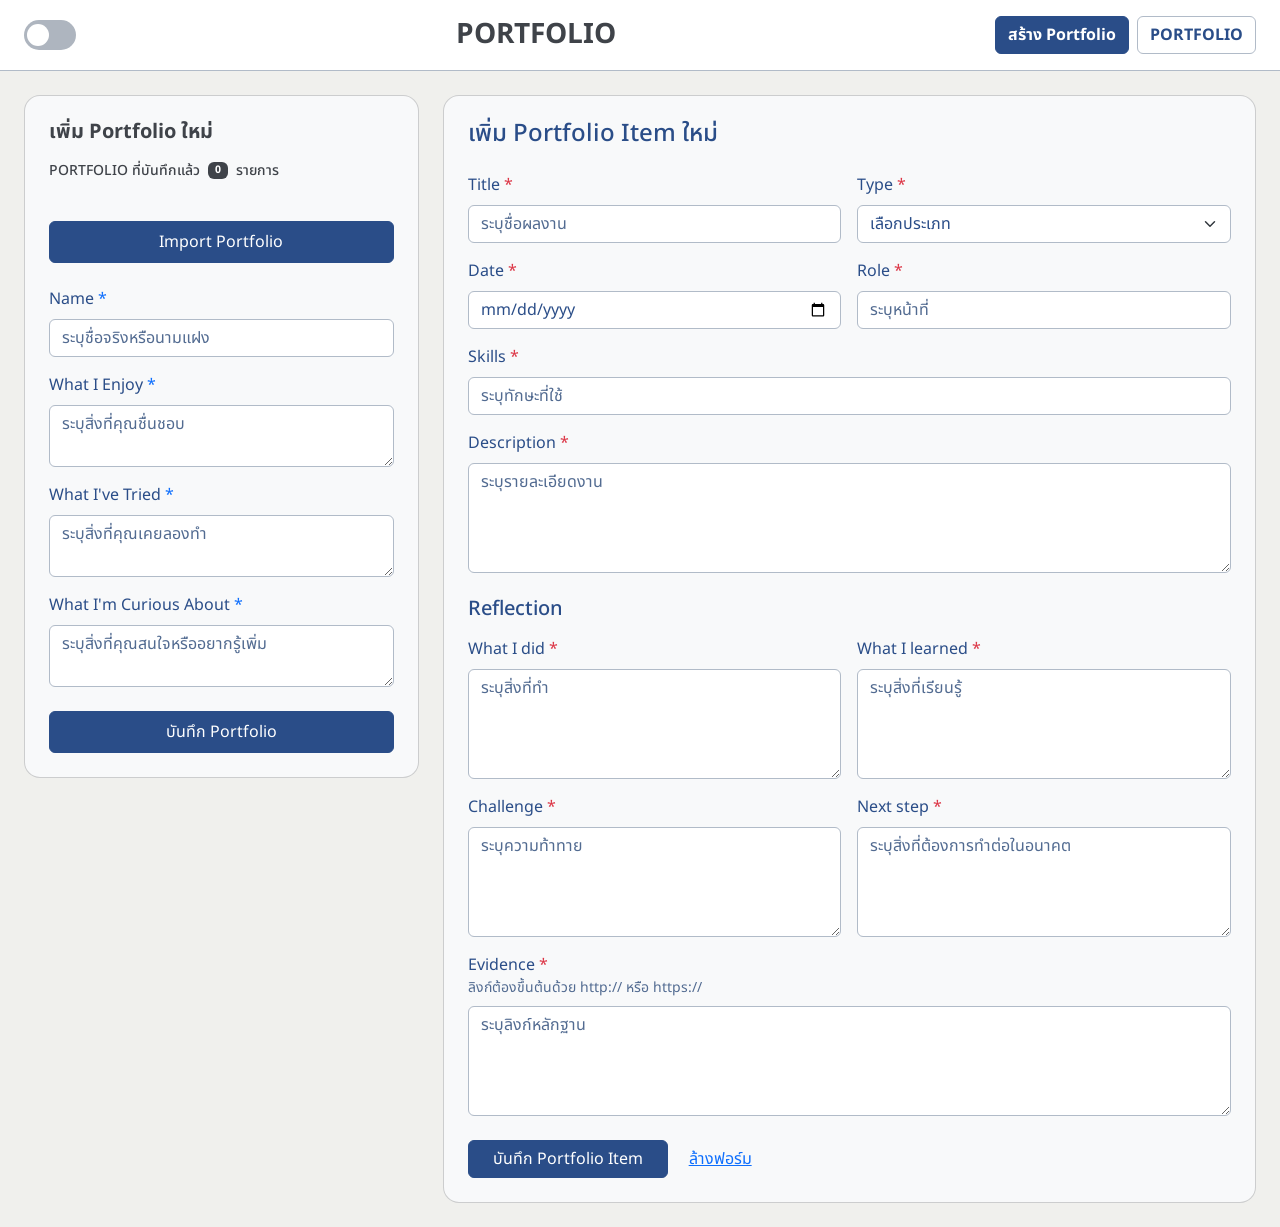
==== index.html @ b97cbab5 "เพิ่มปุ่ม Import" ====
<!DOCTYPE html>
<html lang="th">
<head>
    <meta charset="UTF-8">
    <meta name="viewport" content="width=device-width, initial-scale=1">
    <title>PowerUP-TeamProject</title>

    <link rel="preconnect" href="https://fonts.googleapis.com">
    <link rel="preconnect" href="https://fonts.gstatic.com" crossorigin>
    <link href="https://fonts.googleapis.com/css2?family=Noto+Sans+Thai:wght@400;500;700&display=swap" rel="stylesheet">
    <link href="https://cdn.jsdelivr.net/npm/bootstrap@5.3.3/dist/css/bootstrap.min.css" rel="stylesheet">
    <link rel="stylesheet" href="css/style.css">
</head>

<body>
    <header class="d-flex flex-wrap align-items-center justify-content-between gap-3 px-4 py-3 bg-white border-bottom">
    <button type="button" class="theme-toggle d-flex align-items-center" id="themeToggle" role="switch" aria-checked="false" aria-label="โหมดมืด" title="เปิดโหมดมืด">
        <span class="theme-toggle-thumb" aria-hidden="true"></span>
    </button>
    <h1 class="h3 fw-bold mb-0 text-dark">PORTFOLIO</h1>
    <nav class="d-flex gap-2" aria-label="หน้าหลัก">
        <button type="button" class="btn btn-outline-primary fw-bold page-tab active" data-page="createPage" aria-pressed="true">สร้าง Portfolio</button>
        <button type="button" class="btn btn-outline-primary fw-bold page-tab" data-page="portfolioPage" aria-pressed="false">PORTFOLIO</button>
    </nav>
</header>

    <div class="container-fluid p-3 p-md-4">
        <div class="row g-4 align-items-start">

            <!-- หน้า: สร้าง Portfolio -->
            <aside class="col-lg-4 create-panel" id="createPage">
                <div class="card bg-light rounded-4 p-4">
                    <h2 class="h5 fw-bold text-dark mb-3">เพิ่ม Portfolio ใหม่</h2>

                    <p class="d-flex align-items-center gap-2 small fw-medium text-dark mb-3">
                        PORTFOLIO ที่บันทึกแล้ว
                        <span class="badge bg-dark" id="countBadge">0</span>
                        รายการ
                    </p>
                    <ul class="portfolio-list list-unstyled mb-4" id="createPortfolioList" aria-label="รายการ Portfolio ที่บันทึกแล้ว"></ul>
                            <button type="button" class="btn btn-primary w-100 py-2 mb-4" id="importBtn"
                            data-bs-toggle="modal" data-bs-target="#importModal">Import Portfolio</button>

                    <form id="portfolioForm" novalidate>
                        <div class="field mb-3">
                            <label for="displayName" class="form-label">Name <span class="text-primary">*</span></label>
                            <div class="control">
                                <input type="text" id="displayName" class="form-control" placeholder="ระบุชื่อจริงหรือนามแฝง" required>
                            </div>
                            <div class="error-msg invalid-feedback">โปรดระบุชื่อที่ต้องการแสดง</div>
                        </div>

                        <div class="field mb-3">
                            <label for="enjoy" class="form-label">What I Enjoy <span class="text-primary">*</span></label>
                            <div class="control">
                                <textarea id="enjoy" class="form-control" rows="2" required placeholder="ระบุสิ่งที่คุณชื่นชอบ"></textarea>
                            </div>
                            <div class="error-msg invalid-feedback">โปรดระบุสิ่งที่คุณชอบทำ</div>
                        </div>

                        <div class="field mb-3">
                            <label for="tried" class="form-label">What I've Tried <span class="text-primary">*</span></label>
                            <div class="control">
                                <textarea id="tried" class="form-control" rows="2" required placeholder="ระบุสิ่งที่คุณเคยลองทำ"></textarea>
                            </div>
                            <div class="error-msg invalid-feedback">โปรดระบุสิ่งที่คุณเคยลองทำ</div>
                        </div>

                        <div class="field mb-3">
                            <label for="curious" class="form-label">What I'm Curious About <span class="text-primary">*</span></label>
                            <div class="control">
                                <textarea id="curious" class="form-control" rows="2" required placeholder="ระบุสิ่งที่คุณสนใจหรืออยากรู้เพิ่ม"></textarea>
                            </div>
                            <div class="error-msg invalid-feedback">โปรดระบุสิ่งที่คุณสนใจหรืออยากรู้เพิ่ม</div>
                        </div>

                        <button type="submit" class="btn btn-primary w-100 mt-2 py-2">บันทึก Portfolio</button>
                    </form>
                </div>
            </aside>

            <div class="col-lg-8 create-content">
                <section class="card bg-light rounded-4 p-4">
                    <h2 class="h4 mb-4">เพิ่ม Portfolio Item ใหม่</h2>

                    <form id="item-form">
                        <div class="row g-3">
                            <div class="col-md-6">
                                <label for="title" class="form-label">Title <span class="text-danger">*</span></label>
                                <input type="text" id="title" name="title" class="form-control" required placeholder="ระบุชื่อผลงาน">
                            </div>

                            <div class="col-md-6">
                                <label for="type" class="form-label">Type <span class="text-danger">*</span></label>
                                <select id="type" name="type" class="form-select" required>
                                    <option value="">เลือกประเภท</option>
                                    <option value="Course Assignment">Course Assignment</option>
                                    <option value="Personal Project">Personal Project</option>
                                    <option value="Activity">Activity</option>
                                    <option value="Workshop">Workshop</option>
                                    <option value="Volunteer">Volunteer</option>
                                    <option value="Other">Other</option>
                                </select>
                            </div>

                            <div class="col-12" id="otherTypeField" hidden>
                                <label for="otherType" class="form-label">ระบุประเภทอื่น ๆ <span class="text-danger">*</span></label>
                                <input type="text" id="otherType" name="otherType" class="form-control" placeholder="พิมพ์รายละเอียดประเภทผลงาน">
                            </div>

                            <div class="col-md-6">
                                <label for="date" class="form-label">Date <span class="text-danger">*</span></label>
                                <input type="date" id="date" name="date" class="form-control" required>
                            </div>

                            <div class="col-md-6">
                                <label for="role" class="form-label">Role <span class="text-danger">*</span></label>
                                <input type="text" id="role" name="role" class="form-control" required placeholder="ระบุหน้าที่">
                            </div>

                            <div class="col-12">
                                <label for="skills" class="form-label">Skills <span class="text-danger">*</span></label>
                                <input type="text" id="skills" name="skills" class="form-control" placeholder="ระบุทักษะที่ใช้" required>
                            </div>

                            <div class="col-12">
                                <label for="description" class="form-label">Description <span class="text-danger">*</span></label>
                                <textarea id="description" name="description" class="form-control" rows="4" required placeholder="ระบุรายละเอียดงาน"></textarea>
                            </div>
                        </div>

                        <h3 class="h5 mt-4 mb-3">Reflection</h3>

                        <div class="row g-3">
                            <div class="col-md-6">
                                <label for="whatIDid" class="form-label">What I did <span class="text-danger">*</span></label>
                                <textarea id="whatIDid" name="whatIDid" class="form-control" rows="4" required placeholder="ระบุสิ่งที่ทำ"></textarea>
                            </div>

                            <div class="col-md-6">
                                <label for="whatILearned" class="form-label">What I learned <span class="text-danger">*</span></label>
                                <textarea id="whatILearned" name="whatILearned" class="form-control" rows="4" required placeholder="ระบุสิ่งที่เรียนรู้"></textarea>
                            </div>

                            <div class="col-md-6">
                                <label for="challenge" class="form-label">Challenge <span class="text-danger">*</span></label>
                                <textarea id="challenge" name="challenge" class="form-control" rows="4" required placeholder="ระบุความท้าทาย"></textarea>
                            </div>

                            <div class="col-md-6">
                                <label for="nextStep" class="form-label">Next step <span class="text-danger">*</span></label>
                                <textarea id="nextStep" name="nextStep" class="form-control" rows="4" required placeholder="ระบุสิ่งที่ต้องการทำต่อในอนาคต"></textarea>
                            </div>

                            <div class="col-12">
                                <label for="evidence" class="form-label mb-0">Evidence <span class="text-danger">*</span></label>
                                <div class="form-text mt-0 mb-2">ลิงก์ต้องขึ้นต้นด้วย http:// หรือ https://</div>
                                <textarea id="evidence" name="evidence" class="form-control" rows="4" placeholder="ระบุลิงก์หลักฐาน" required></textarea>
                            </div>
                        </div>

                        <div class="d-flex flex-column flex-sm-row gap-2 mt-4">
                            <button type="submit" class="btn btn-primary px-4">บันทึก Portfolio Item</button>
                            <button type="reset" class="btn btn-link reset-button">ล้างฟอร์ม</button>
                        </div>
                    </form>
                </section>
            </div>

            <!-- หน้า: ดู Portfolio -->
            <aside class="col-lg-4 portfolio-panel" id="portfolioPage" hidden>
                <div class="card bg-light rounded-4 p-4">
                    <h2 class="h5 fw-bold text-dark d-flex align-items-center gap-2 mb-3">
                        PORTFOLIO ที่บันทึกแล้ว
                        <span class="badge bg-dark" id="portfolioCountBadge">0</span>
                        รายการ
                    </h2>
                    <ul class="portfolio-list list-unstyled mb-0" id="portfolioList"></ul>
                </div>
            </aside>

            <div class="col-lg-8 portfolio-content" hidden>
                <main class="card bg-white rounded-4 p-4 mb-4" aria-live="polite">
                    <p class="text-body-secondary py-4 mb-0" id="emptyState" hidden>ยังไม่มี Portfolio</p>

                    <div id="detailContent" hidden>
                        <div class="d-flex flex-column flex-md-row justify-content-between align-items-start gap-3 mb-3">
                            <h1 class="fs-2 fw-normal text-break mb-0" id="detailTitle"></h1>
                            <button type="button" class="btn btn-sm btn-outline-danger flex-shrink-0" id="deleteBtn">ลบ Portfolio</button>
                        </div>

                        <section class="mt-3">
                            <h3 class="small fw-bold text-uppercase text-dark mb-0">What I Enjoy</h3>
                            <p class="text-break mb-0" id="detailEnjoy"></p>
                        </section>

                        <section class="mt-3">
                            <h3 class="small fw-bold text-uppercase text-dark mb-0">What I've Tried</h3>
                            <p class="text-break mb-0" id="detailTried"></p>
                        </section>

                        <section class="mt-3">
                            <h3 class="small fw-bold text-uppercase text-dark mb-0">What I'm Curious About</h3>
                            <p class="text-break mb-0" id="detailCurious"></p>
                        </section>
                    </div>
                </main>

                <section class="card bg-white rounded-3 p-4">
                    <h2 class="h4 text-dark mb-4">
                        PORTFOLIO ITEMS
                        <span class="badge bg-dark" id="itemCount">0</span>
                    </h2>
                    <div class="items-container" id="itemsContainer"></div>
                </section>
            </div>
        </div>
    </div>

    <script src="https://cdn.jsdelivr.net/npm/bootstrap@5.3.3/dist/js/bootstrap.bundle.min.js"></script>
    <script src="script.js"></script>
</body>
</html>
---- css/style.css ----
/* ปรับสีและฟอนต์ของ Bootstrap */
:root {
  --bs-body-font-family: "Noto Sans Thai", "Segoe UI", system-ui, sans-serif;
  --bs-body-color: #2a4d88;
  --bs-secondary-color: #526b91;
  --bs-border-color: #b1bbc8;
  --bs-dark-rgb: 63, 67, 73;
  --accent: #2a4d88;
  --page-bg: #f0f0ed;
}

body {
  background: var(--page-bg);
}

/* ให้ hidden ชนะคลาส d-* ของ Bootstrap เสมอ */
[hidden] {
  display: none !important;
}

body[data-theme="dark"] {
  --page-bg: #101a33;
}

.btn-primary {
  --bs-btn-bg: var(--accent);
  --bs-btn-border-color: var(--accent);
  --bs-btn-hover-bg: #203d6d;
  --bs-btn-hover-border-color: #203d6d;
  --bs-btn-active-bg: #203d6d;
}

.btn-outline-primary {
  --bs-btn-color: var(--accent);
  --bs-btn-bg: #fff;
  --bs-btn-border-color: var(--bs-border-color);
  --bs-btn-hover-bg: var(--accent);
  --bs-btn-hover-border-color: var(--accent);
  --bs-btn-active-bg: var(--accent);
  --bs-btn-active-border-color: var(--accent);
}

/* ปุ่มสลับโหมดมืด */
.theme-toggle {
  display: flex !important;
  align-items: center;
  flex: 0 0 52px;
  width: 52px;
  height: 30px;
  padding: 3px;
  cursor: pointer;
  background: #aeb5bf;
  border: 0;
  border-radius: 999px;
  transition: background-color 0.2s;
}

.theme-toggle:focus-visible {
  outline: 3px solid rgba(42, 77, 136, 0.4);
  outline-offset: 2px;
}

body[data-theme="dark"] .theme-toggle {
  background: var(--page-bg);
}

.theme-toggle-thumb {
  display: block;
  flex: 0 0 22px;
  width: 22px;
  height: 22px;
  background: #fff;
  border-radius: 50%;
  transition: transform 0.2s;
}

.theme-toggle[aria-checked="true"] .theme-toggle-thumb {
  transform: translateX(22px);
}

/* รายการ Portfolio (สร้างจาก script.js) */
.portfolio-list li + li {
  border-top: 1px solid var(--bs-border-color);
}

.list-empty {
  padding: 12px 0;
  color: var(--bs-secondary-color);
}

.portfolio-item {
  display: block;
  width: 100%;
  padding: 11px 18px;
  color: inherit;
  text-align: left;
  background: none;
  border: 0;
  border-left: 4px solid transparent;
}

.portfolio-item:hover {
  background: #e8ebef;
}

.portfolio-item.active {
  background: #dce4ef;
  border-left-color: var(--accent);
}

.portfolio-item .name {
  display: block;
  font-size: 17px;
  font-weight: 700;
}

.portfolio-item .count {
  display: block;
  font-size: 14px;
  color: var(--bs-secondary-color);
}

/* การแจ้งเตือนฟอร์ม (script.js เพิ่มคลาส .invalid) */
.error-msg {
  display: none !important;
}

.field.invalid .error-msg {
  display: block !important;
}

.field.invalid .form-control {
  border-color: var(--bs-danger);
}

/* การ์ด Portfolio Item (สร้างจาก script.js) */
#itemsContainer {
  display: grid;
  gap: 1.5rem;
}

@media (min-width: 768px) {
  #itemsContainer {
    grid-template-columns: repeat(2, minmax(0, 1fr));
  }
}

.portfolio-item-card {
  padding: 24px;
  background: #fff;
  border: 1px solid var(--bs-border-color);
  border-radius: 12px;
  overflow-wrap: anywhere;
}

.portfolio-item-card .item-title {
  font-size: 24px;
  font-weight: 500;
}

.portfolio-item-card .item-meta,
.item-reflection h4 {
  color: var(--bs-secondary-color);
  font-size: 16px;
}

.item-skills {
  display: flex;
  flex-wrap: wrap;
  gap: 6px;
  margin: 12px 0 20px;
}

.item-skills span {
  padding: 4px 14px;
  font-size: 14px;
  background: #e5e9ef;
  border-radius: 20px;
}

.delete-item-btn {
  margin-top: 16px;
  padding: 8px 14px;
  color: #dc2626;
  background: #fff;
  border: 1px solid #dc2626;
  border-radius: 6px;
}

.delete-item-btn:hover {
  background: #fef2f2;
}
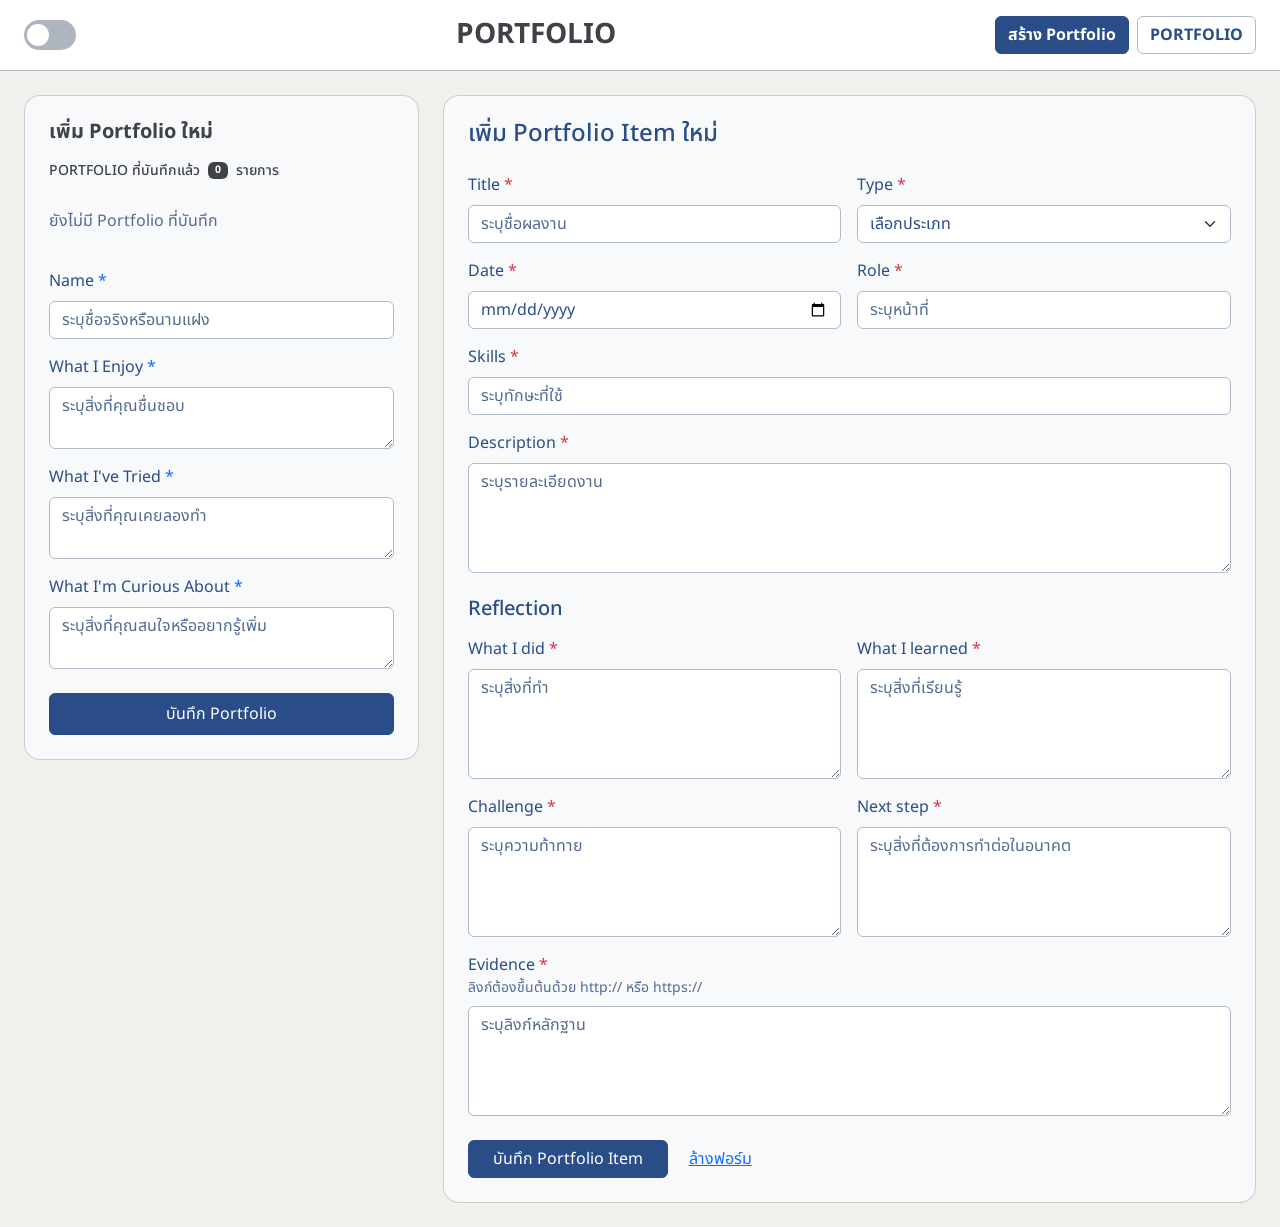
==== commit 11b8dd53: "Add full-page dark mode and red border on empty" ====
--- a/index.html
+++ b/index.html
@@ -13,33 +13,31 @@
 </head>
 
 <body>
-    <header class="d-flex flex-wrap align-items-center justify-content-between gap-3 px-4 py-3 bg-white border-bottom">
-    <button type="button" class="theme-toggle d-flex align-items-center" id="themeToggle" role="switch" aria-checked="false" aria-label="โหมดมืด" title="เปิดโหมดมืด">
-        <span class="theme-toggle-thumb" aria-hidden="true"></span>
-    </button>
-    <h1 class="h3 fw-bold mb-0 text-dark">PORTFOLIO</h1>
-    <nav class="d-flex gap-2" aria-label="หน้าหลัก">
-        <button type="button" class="btn btn-outline-primary fw-bold page-tab active" data-page="createPage" aria-pressed="true">สร้าง Portfolio</button>
-        <button type="button" class="btn btn-outline-primary fw-bold page-tab" data-page="portfolioPage" aria-pressed="false">PORTFOLIO</button>
-    </nav>
-</header>
+    <header class="d-flex flex-wrap align-items-center justify-content-between gap-3 px-4 py-3 bg-body border-bottom">
+        <button type="button" class="theme-toggle d-flex align-items-center" id="themeToggle" role="switch" aria-checked="false" aria-label="โหมดมืด" title="เปิดโหมดมืด">
+            <span class="theme-toggle-thumb" aria-hidden="true"></span>
+        </button>
+        <h1 class="h3 fw-bold mb-0 text-body-emphasis">PORTFOLIO</h1>
+        <nav class="d-flex gap-2" aria-label="หน้าหลัก">
+            <button type="button" class="btn btn-outline-primary fw-bold page-tab active" data-page="createPage" aria-pressed="true">สร้าง Portfolio</button>
+            <button type="button" class="btn btn-outline-primary fw-bold page-tab" data-page="portfolioPage" aria-pressed="false">PORTFOLIO</button>
+        </nav>
+    </header>
 
     <div class="container-fluid p-3 p-md-4">
         <div class="row g-4 align-items-start">
 
             <!-- หน้า: สร้าง Portfolio -->
             <aside class="col-lg-4 create-panel" id="createPage">
-                <div class="card bg-light rounded-4 p-4">
-                    <h2 class="h5 fw-bold text-dark mb-3">เพิ่ม Portfolio ใหม่</h2>
-
-                    <p class="d-flex align-items-center gap-2 small fw-medium text-dark mb-3">
+                <div class="card bg-body-tertiary rounded-4 p-4">
+                    <h2 class="h5 fw-bold text-body-emphasis mb-3">เพิ่ม Portfolio ใหม่</h2>
+
+                    <p class="d-flex align-items-center gap-2 small fw-medium text-body-emphasis mb-3">
                         PORTFOLIO ที่บันทึกแล้ว
                         <span class="badge bg-dark" id="countBadge">0</span>
                         รายการ
                     </p>
                     <ul class="portfolio-list list-unstyled mb-4" id="createPortfolioList" aria-label="รายการ Portfolio ที่บันทึกแล้ว"></ul>
-                            <button type="button" class="btn btn-primary w-100 py-2 mb-4" id="importBtn"
-                            data-bs-toggle="modal" data-bs-target="#importModal">Import Portfolio</button>
 
                     <form id="portfolioForm" novalidate>
                         <div class="field mb-3">
@@ -80,14 +78,15 @@
             </aside>
 
             <div class="col-lg-8 create-content">
-                <section class="card bg-light rounded-4 p-4">
+                <section class="card bg-body-tertiary rounded-4 p-4">
                     <h2 class="h4 mb-4">เพิ่ม Portfolio Item ใหม่</h2>
 
-                    <form id="item-form">
+                    <form id="item-form" novalidate>
                         <div class="row g-3">
                             <div class="col-md-6">
                                 <label for="title" class="form-label">Title <span class="text-danger">*</span></label>
                                 <input type="text" id="title" name="title" class="form-control" required placeholder="ระบุชื่อผลงาน">
+                                <div class="invalid-feedback">โปรดระบุชื่อผลงาน</div>
                             </div>
 
                             <div class="col-md-6">
@@ -101,31 +100,37 @@
                                     <option value="Volunteer">Volunteer</option>
                                     <option value="Other">Other</option>
                                 </select>
+                                <div class="invalid-feedback">โปรดเลือกประเภท</div>
                             </div>
 
                             <div class="col-12" id="otherTypeField" hidden>
                                 <label for="otherType" class="form-label">ระบุประเภทอื่น ๆ <span class="text-danger">*</span></label>
                                 <input type="text" id="otherType" name="otherType" class="form-control" placeholder="พิมพ์รายละเอียดประเภทผลงาน">
+                                <div class="invalid-feedback">โปรดระบุประเภทผลงาน</div>
                             </div>
 
                             <div class="col-md-6">
                                 <label for="date" class="form-label">Date <span class="text-danger">*</span></label>
                                 <input type="date" id="date" name="date" class="form-control" required>
+                                <div class="invalid-feedback">โปรดเลือกวันที่ (ต้องไม่เป็นวันในอนาคต)</div>
                             </div>
 
                             <div class="col-md-6">
                                 <label for="role" class="form-label">Role <span class="text-danger">*</span></label>
                                 <input type="text" id="role" name="role" class="form-control" required placeholder="ระบุหน้าที่">
+                                <div class="invalid-feedback">โปรดระบุหน้าที่</div>
                             </div>
 
                             <div class="col-12">
                                 <label for="skills" class="form-label">Skills <span class="text-danger">*</span></label>
                                 <input type="text" id="skills" name="skills" class="form-control" placeholder="ระบุทักษะที่ใช้" required>
+                                <div class="invalid-feedback">โปรดระบุทักษะที่ใช้</div>
                             </div>
 
                             <div class="col-12">
                                 <label for="description" class="form-label">Description <span class="text-danger">*</span></label>
                                 <textarea id="description" name="description" class="form-control" rows="4" required placeholder="ระบุรายละเอียดงาน"></textarea>
+                                <div class="invalid-feedback">โปรดระบุรายละเอียดงาน</div>
                             </div>
                         </div>
 
@@ -135,27 +140,32 @@
                             <div class="col-md-6">
                                 <label for="whatIDid" class="form-label">What I did <span class="text-danger">*</span></label>
                                 <textarea id="whatIDid" name="whatIDid" class="form-control" rows="4" required placeholder="ระบุสิ่งที่ทำ"></textarea>
+                                <div class="invalid-feedback">โปรดระบุสิ่งที่ทำ</div>
                             </div>
 
                             <div class="col-md-6">
                                 <label for="whatILearned" class="form-label">What I learned <span class="text-danger">*</span></label>
                                 <textarea id="whatILearned" name="whatILearned" class="form-control" rows="4" required placeholder="ระบุสิ่งที่เรียนรู้"></textarea>
+                                <div class="invalid-feedback">โปรดระบุสิ่งที่เรียนรู้</div>
                             </div>
 
                             <div class="col-md-6">
                                 <label for="challenge" class="form-label">Challenge <span class="text-danger">*</span></label>
                                 <textarea id="challenge" name="challenge" class="form-control" rows="4" required placeholder="ระบุความท้าทาย"></textarea>
+                                <div class="invalid-feedback">โปรดระบุความท้าทาย</div>
                             </div>
 
                             <div class="col-md-6">
                                 <label for="nextStep" class="form-label">Next step <span class="text-danger">*</span></label>
                                 <textarea id="nextStep" name="nextStep" class="form-control" rows="4" required placeholder="ระบุสิ่งที่ต้องการทำต่อในอนาคต"></textarea>
+                                <div class="invalid-feedback">โปรดระบุสิ่งที่ต้องการทำต่อ</div>
                             </div>
 
                             <div class="col-12">
                                 <label for="evidence" class="form-label mb-0">Evidence <span class="text-danger">*</span></label>
                                 <div class="form-text mt-0 mb-2">ลิงก์ต้องขึ้นต้นด้วย http:// หรือ https://</div>
                                 <textarea id="evidence" name="evidence" class="form-control" rows="4" placeholder="ระบุลิงก์หลักฐาน" required></textarea>
+                                <div class="invalid-feedback">ต้องมีอย่างน้อย 1 ลิงก์ และทุกบรรทัดต้องขึ้นต้นด้วย http:// หรือ https://</div>
                             </div>
                         </div>
 
@@ -169,8 +179,8 @@
 
             <!-- หน้า: ดู Portfolio -->
             <aside class="col-lg-4 portfolio-panel" id="portfolioPage" hidden>
-                <div class="card bg-light rounded-4 p-4">
-                    <h2 class="h5 fw-bold text-dark d-flex align-items-center gap-2 mb-3">
+                <div class="card bg-body-tertiary rounded-4 p-4">
+                    <h2 class="h5 fw-bold text-body-emphasis d-flex align-items-center gap-2 mb-3">
                         PORTFOLIO ที่บันทึกแล้ว
                         <span class="badge bg-dark" id="portfolioCountBadge">0</span>
                         รายการ
@@ -180,7 +190,7 @@
             </aside>
 
             <div class="col-lg-8 portfolio-content" hidden>
-                <main class="card bg-white rounded-4 p-4 mb-4" aria-live="polite">
+                <main class="card bg-body rounded-4 p-4 mb-4" aria-live="polite">
                     <p class="text-body-secondary py-4 mb-0" id="emptyState" hidden>ยังไม่มี Portfolio</p>
 
                     <div id="detailContent" hidden>
@@ -190,24 +200,24 @@
                         </div>
 
                         <section class="mt-3">
-                            <h3 class="small fw-bold text-uppercase text-dark mb-0">What I Enjoy</h3>
+                            <h3 class="small fw-bold text-uppercase text-body-emphasis mb-0">What I Enjoy</h3>
                             <p class="text-break mb-0" id="detailEnjoy"></p>
                         </section>
 
                         <section class="mt-3">
-                            <h3 class="small fw-bold text-uppercase text-dark mb-0">What I've Tried</h3>
+                            <h3 class="small fw-bold text-uppercase text-body-emphasis mb-0">What I've Tried</h3>
                             <p class="text-break mb-0" id="detailTried"></p>
                         </section>
 
                         <section class="mt-3">
-                            <h3 class="small fw-bold text-uppercase text-dark mb-0">What I'm Curious About</h3>
+                            <h3 class="small fw-bold text-uppercase text-body-emphasis mb-0">What I'm Curious About</h3>
                             <p class="text-break mb-0" id="detailCurious"></p>
                         </section>
                     </div>
                 </main>
 
-                <section class="card bg-white rounded-3 p-4">
-                    <h2 class="h4 text-dark mb-4">
+                <section class="card bg-body rounded-3 p-4">
+                    <h2 class="h4 text-body-emphasis mb-4">
                         PORTFOLIO ITEMS
                         <span class="badge bg-dark" id="itemCount">0</span>
                     </h2>
--- a/css/style.css
+++ b/css/style.css
@@ -1,12 +1,35 @@
-/* ปรับสีและฟอนต์ของ Bootstrap */
+/* ปรับสีและฟอนต์ของ Bootstrap (โหมดสว่าง) */
 :root {
   --bs-body-font-family: "Noto Sans Thai", "Segoe UI", system-ui, sans-serif;
   --bs-body-color: #2a4d88;
   --bs-secondary-color: #526b91;
+  --bs-emphasis-color: #3f4349;
   --bs-border-color: #b1bbc8;
   --bs-dark-rgb: 63, 67, 73;
   --accent: #2a4d88;
+  --accent-text: #2a4d88;
   --page-bg: #f0f0ed;
+  --hover-bg: #e8ebef;
+  --active-bg: #dce4ef;
+  --tag-bg: #e5e9ef;
+}
+
+/* โหมดมืดทั้งหน้า (script.js ใส่ data-bs-theme="dark" ที่ <html>) */
+[data-bs-theme="dark"] {
+  --bs-body-color: #d3dcec;
+  --bs-secondary-color: #9aabc6;
+  --bs-emphasis-color: #f1f4fa;
+  --bs-border-color: #33415f;
+  --bs-body-bg: #17213d;
+  --bs-body-bg-rgb: 23, 33, 61;
+  --bs-tertiary-bg: #131c35;
+  --bs-tertiary-bg-rgb: 19, 28, 53;
+  --bs-dark-rgb: 74, 94, 130;
+  --accent-text: #8fb3ef;
+  --page-bg: #0d152b;
+  --hover-bg: #21304f;
+  --active-bg: #263a62;
+  --tag-bg: #26355a;
 }
 
 body {
@@ -16,10 +39,6 @@
 /* ให้ hidden ชนะคลาส d-* ของ Bootstrap เสมอ */
 [hidden] {
   display: none !important;
-}
-
-body[data-theme="dark"] {
-  --page-bg: #101a33;
 }
 
 .btn-primary {
@@ -31,8 +50,8 @@
 }
 
 .btn-outline-primary {
-  --bs-btn-color: var(--accent);
-  --bs-btn-bg: #fff;
+  --bs-btn-color: var(--accent-text);
+  --bs-btn-bg: var(--bs-body-bg);
   --bs-btn-border-color: var(--bs-border-color);
   --bs-btn-hover-bg: var(--accent);
   --bs-btn-hover-border-color: var(--accent);
@@ -60,8 +79,8 @@
   outline-offset: 2px;
 }
 
-body[data-theme="dark"] .theme-toggle {
-  background: var(--page-bg);
+[data-bs-theme="dark"] .theme-toggle {
+  background: var(--accent);
 }
 
 .theme-toggle-thumb {
@@ -100,11 +119,11 @@
 }
 
 .portfolio-item:hover {
-  background: #e8ebef;
+  background: var(--hover-bg);
 }
 
 .portfolio-item.active {
-  background: #dce4ef;
+  background: var(--active-bg);
   border-left-color: var(--accent);
 }
 
@@ -147,7 +166,7 @@
 
 .portfolio-item-card {
   padding: 24px;
-  background: #fff;
+  background: var(--bs-body-bg);
   border: 1px solid var(--bs-border-color);
   border-radius: 12px;
   overflow-wrap: anywhere;
@@ -174,7 +193,7 @@
 .item-skills span {
   padding: 4px 14px;
   font-size: 14px;
-  background: #e5e9ef;
+  background: var(--tag-bg);
   border-radius: 20px;
 }
 
@@ -182,11 +201,11 @@
   margin-top: 16px;
   padding: 8px 14px;
   color: #dc2626;
-  background: #fff;
+  background: transparent;
   border: 1px solid #dc2626;
   border-radius: 6px;
 }
 
 .delete-item-btn:hover {
-  background: #fef2f2;
+  background: rgba(220, 38, 38, 0.1);
 }
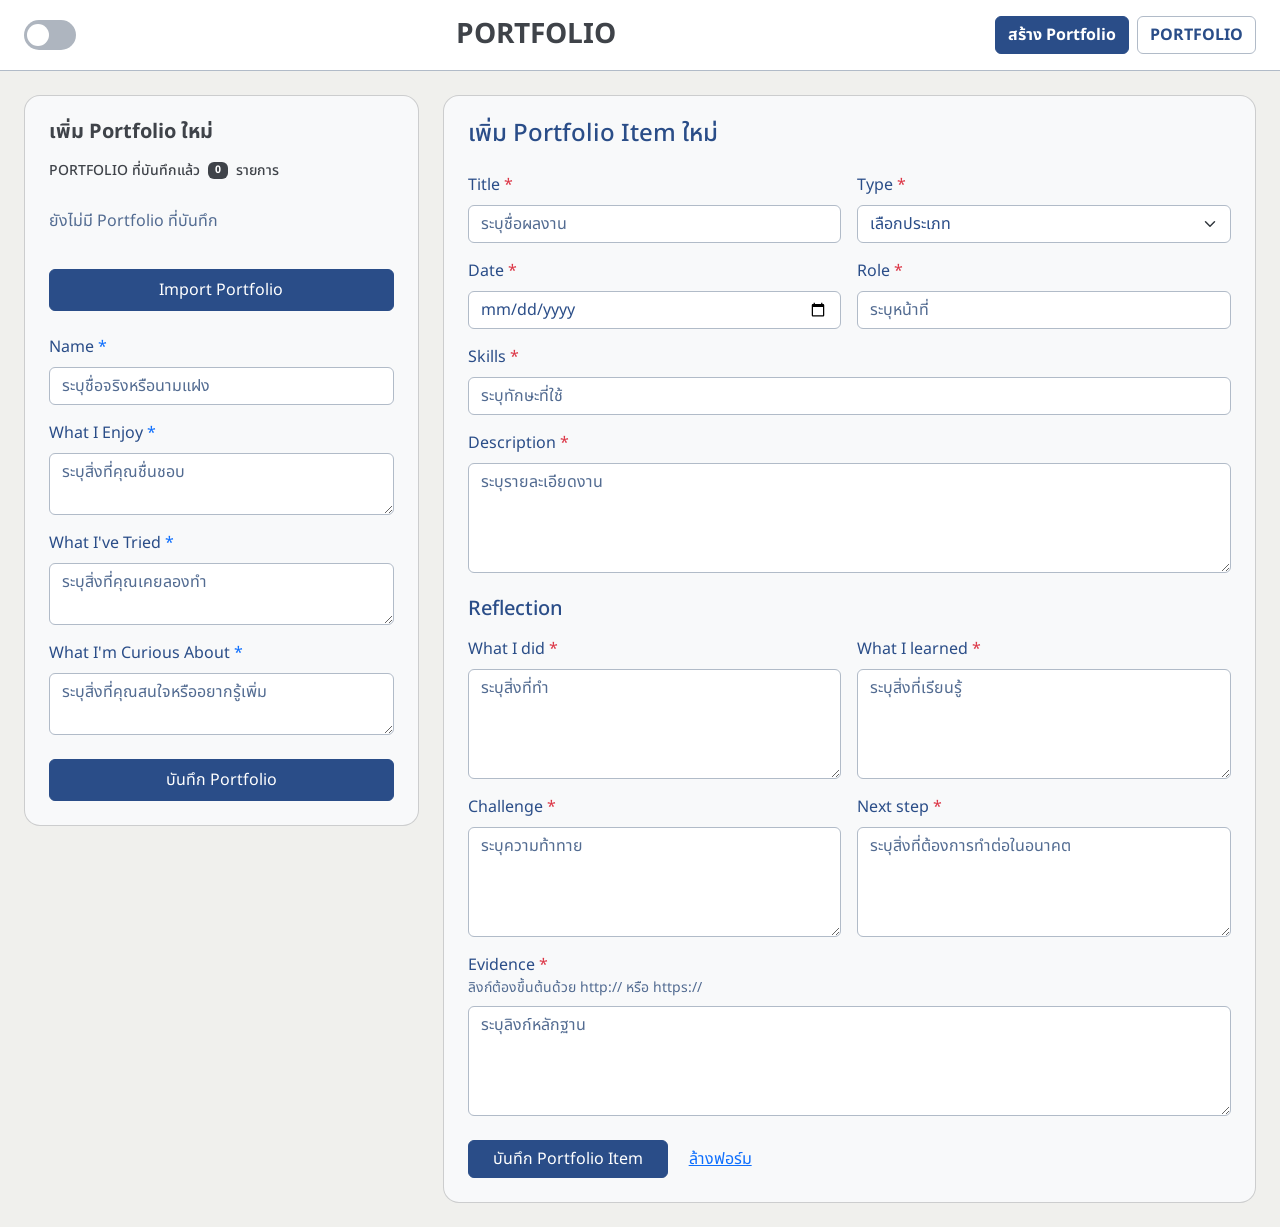
==== commit acb15f55: "Merge pull request #16 from NaiDot/feature/import-button เพิ่มปุ่ม Import" ====
--- a/index.html
+++ b/index.html
@@ -13,31 +13,33 @@
 </head>
 
 <body>
-    <header class="d-flex flex-wrap align-items-center justify-content-between gap-3 px-4 py-3 bg-body border-bottom">
-        <button type="button" class="theme-toggle d-flex align-items-center" id="themeToggle" role="switch" aria-checked="false" aria-label="โหมดมืด" title="เปิดโหมดมืด">
-            <span class="theme-toggle-thumb" aria-hidden="true"></span>
-        </button>
-        <h1 class="h3 fw-bold mb-0 text-body-emphasis">PORTFOLIO</h1>
-        <nav class="d-flex gap-2" aria-label="หน้าหลัก">
-            <button type="button" class="btn btn-outline-primary fw-bold page-tab active" data-page="createPage" aria-pressed="true">สร้าง Portfolio</button>
-            <button type="button" class="btn btn-outline-primary fw-bold page-tab" data-page="portfolioPage" aria-pressed="false">PORTFOLIO</button>
-        </nav>
-    </header>
+    <header class="d-flex flex-wrap align-items-center justify-content-between gap-3 px-4 py-3 bg-white border-bottom">
+    <button type="button" class="theme-toggle d-flex align-items-center" id="themeToggle" role="switch" aria-checked="false" aria-label="โหมดมืด" title="เปิดโหมดมืด">
+        <span class="theme-toggle-thumb" aria-hidden="true"></span>
+    </button>
+    <h1 class="h3 fw-bold mb-0 text-dark">PORTFOLIO</h1>
+    <nav class="d-flex gap-2" aria-label="หน้าหลัก">
+        <button type="button" class="btn btn-outline-primary fw-bold page-tab active" data-page="createPage" aria-pressed="true">สร้าง Portfolio</button>
+        <button type="button" class="btn btn-outline-primary fw-bold page-tab" data-page="portfolioPage" aria-pressed="false">PORTFOLIO</button>
+    </nav>
+</header>
 
     <div class="container-fluid p-3 p-md-4">
         <div class="row g-4 align-items-start">
 
             <!-- หน้า: สร้าง Portfolio -->
             <aside class="col-lg-4 create-panel" id="createPage">
-                <div class="card bg-body-tertiary rounded-4 p-4">
-                    <h2 class="h5 fw-bold text-body-emphasis mb-3">เพิ่ม Portfolio ใหม่</h2>
-
-                    <p class="d-flex align-items-center gap-2 small fw-medium text-body-emphasis mb-3">
+                <div class="card bg-light rounded-4 p-4">
+                    <h2 class="h5 fw-bold text-dark mb-3">เพิ่ม Portfolio ใหม่</h2>
+
+                    <p class="d-flex align-items-center gap-2 small fw-medium text-dark mb-3">
                         PORTFOLIO ที่บันทึกแล้ว
                         <span class="badge bg-dark" id="countBadge">0</span>
                         รายการ
                     </p>
                     <ul class="portfolio-list list-unstyled mb-4" id="createPortfolioList" aria-label="รายการ Portfolio ที่บันทึกแล้ว"></ul>
+                            <button type="button" class="btn btn-primary w-100 py-2 mb-4" id="importBtn"
+                            data-bs-toggle="modal" data-bs-target="#importModal">Import Portfolio</button>
 
                     <form id="portfolioForm" novalidate>
                         <div class="field mb-3">
@@ -78,15 +80,14 @@
             </aside>
 
             <div class="col-lg-8 create-content">
-                <section class="card bg-body-tertiary rounded-4 p-4">
+                <section class="card bg-light rounded-4 p-4">
                     <h2 class="h4 mb-4">เพิ่ม Portfolio Item ใหม่</h2>
 
-                    <form id="item-form" novalidate>
+                    <form id="item-form">
                         <div class="row g-3">
                             <div class="col-md-6">
                                 <label for="title" class="form-label">Title <span class="text-danger">*</span></label>
                                 <input type="text" id="title" name="title" class="form-control" required placeholder="ระบุชื่อผลงาน">
-                                <div class="invalid-feedback">โปรดระบุชื่อผลงาน</div>
                             </div>
 
                             <div class="col-md-6">
@@ -100,37 +101,31 @@
                                     <option value="Volunteer">Volunteer</option>
                                     <option value="Other">Other</option>
                                 </select>
-                                <div class="invalid-feedback">โปรดเลือกประเภท</div>
                             </div>
 
                             <div class="col-12" id="otherTypeField" hidden>
                                 <label for="otherType" class="form-label">ระบุประเภทอื่น ๆ <span class="text-danger">*</span></label>
                                 <input type="text" id="otherType" name="otherType" class="form-control" placeholder="พิมพ์รายละเอียดประเภทผลงาน">
-                                <div class="invalid-feedback">โปรดระบุประเภทผลงาน</div>
                             </div>
 
                             <div class="col-md-6">
                                 <label for="date" class="form-label">Date <span class="text-danger">*</span></label>
                                 <input type="date" id="date" name="date" class="form-control" required>
-                                <div class="invalid-feedback">โปรดเลือกวันที่ (ต้องไม่เป็นวันในอนาคต)</div>
                             </div>
 
                             <div class="col-md-6">
                                 <label for="role" class="form-label">Role <span class="text-danger">*</span></label>
                                 <input type="text" id="role" name="role" class="form-control" required placeholder="ระบุหน้าที่">
-                                <div class="invalid-feedback">โปรดระบุหน้าที่</div>
                             </div>
 
                             <div class="col-12">
                                 <label for="skills" class="form-label">Skills <span class="text-danger">*</span></label>
                                 <input type="text" id="skills" name="skills" class="form-control" placeholder="ระบุทักษะที่ใช้" required>
-                                <div class="invalid-feedback">โปรดระบุทักษะที่ใช้</div>
                             </div>
 
                             <div class="col-12">
                                 <label for="description" class="form-label">Description <span class="text-danger">*</span></label>
                                 <textarea id="description" name="description" class="form-control" rows="4" required placeholder="ระบุรายละเอียดงาน"></textarea>
-                                <div class="invalid-feedback">โปรดระบุรายละเอียดงาน</div>
                             </div>
                         </div>
 
@@ -140,32 +135,27 @@
                             <div class="col-md-6">
                                 <label for="whatIDid" class="form-label">What I did <span class="text-danger">*</span></label>
                                 <textarea id="whatIDid" name="whatIDid" class="form-control" rows="4" required placeholder="ระบุสิ่งที่ทำ"></textarea>
-                                <div class="invalid-feedback">โปรดระบุสิ่งที่ทำ</div>
                             </div>
 
                             <div class="col-md-6">
                                 <label for="whatILearned" class="form-label">What I learned <span class="text-danger">*</span></label>
                                 <textarea id="whatILearned" name="whatILearned" class="form-control" rows="4" required placeholder="ระบุสิ่งที่เรียนรู้"></textarea>
-                                <div class="invalid-feedback">โปรดระบุสิ่งที่เรียนรู้</div>
                             </div>
 
                             <div class="col-md-6">
                                 <label for="challenge" class="form-label">Challenge <span class="text-danger">*</span></label>
                                 <textarea id="challenge" name="challenge" class="form-control" rows="4" required placeholder="ระบุความท้าทาย"></textarea>
-                                <div class="invalid-feedback">โปรดระบุความท้าทาย</div>
                             </div>
 
                             <div class="col-md-6">
                                 <label for="nextStep" class="form-label">Next step <span class="text-danger">*</span></label>
                                 <textarea id="nextStep" name="nextStep" class="form-control" rows="4" required placeholder="ระบุสิ่งที่ต้องการทำต่อในอนาคต"></textarea>
-                                <div class="invalid-feedback">โปรดระบุสิ่งที่ต้องการทำต่อ</div>
                             </div>
 
                             <div class="col-12">
                                 <label for="evidence" class="form-label mb-0">Evidence <span class="text-danger">*</span></label>
                                 <div class="form-text mt-0 mb-2">ลิงก์ต้องขึ้นต้นด้วย http:// หรือ https://</div>
                                 <textarea id="evidence" name="evidence" class="form-control" rows="4" placeholder="ระบุลิงก์หลักฐาน" required></textarea>
-                                <div class="invalid-feedback">ต้องมีอย่างน้อย 1 ลิงก์ และทุกบรรทัดต้องขึ้นต้นด้วย http:// หรือ https://</div>
                             </div>
                         </div>
 
@@ -179,8 +169,8 @@
 
             <!-- หน้า: ดู Portfolio -->
             <aside class="col-lg-4 portfolio-panel" id="portfolioPage" hidden>
-                <div class="card bg-body-tertiary rounded-4 p-4">
-                    <h2 class="h5 fw-bold text-body-emphasis d-flex align-items-center gap-2 mb-3">
+                <div class="card bg-light rounded-4 p-4">
+                    <h2 class="h5 fw-bold text-dark d-flex align-items-center gap-2 mb-3">
                         PORTFOLIO ที่บันทึกแล้ว
                         <span class="badge bg-dark" id="portfolioCountBadge">0</span>
                         รายการ
@@ -190,7 +180,7 @@
             </aside>
 
             <div class="col-lg-8 portfolio-content" hidden>
-                <main class="card bg-body rounded-4 p-4 mb-4" aria-live="polite">
+                <main class="card bg-white rounded-4 p-4 mb-4" aria-live="polite">
                     <p class="text-body-secondary py-4 mb-0" id="emptyState" hidden>ยังไม่มี Portfolio</p>
 
                     <div id="detailContent" hidden>
@@ -200,24 +190,24 @@
                         </div>
 
                         <section class="mt-3">
-                            <h3 class="small fw-bold text-uppercase text-body-emphasis mb-0">What I Enjoy</h3>
+                            <h3 class="small fw-bold text-uppercase text-dark mb-0">What I Enjoy</h3>
                             <p class="text-break mb-0" id="detailEnjoy"></p>
                         </section>
 
                         <section class="mt-3">
-                            <h3 class="small fw-bold text-uppercase text-body-emphasis mb-0">What I've Tried</h3>
+                            <h3 class="small fw-bold text-uppercase text-dark mb-0">What I've Tried</h3>
                             <p class="text-break mb-0" id="detailTried"></p>
                         </section>
 
                         <section class="mt-3">
-                            <h3 class="small fw-bold text-uppercase text-body-emphasis mb-0">What I'm Curious About</h3>
+                            <h3 class="small fw-bold text-uppercase text-dark mb-0">What I'm Curious About</h3>
                             <p class="text-break mb-0" id="detailCurious"></p>
                         </section>
                     </div>
                 </main>
 
-                <section class="card bg-body rounded-3 p-4">
-                    <h2 class="h4 text-body-emphasis mb-4">
+                <section class="card bg-white rounded-3 p-4">
+                    <h2 class="h4 text-dark mb-4">
                         PORTFOLIO ITEMS
                         <span class="badge bg-dark" id="itemCount">0</span>
                     </h2>
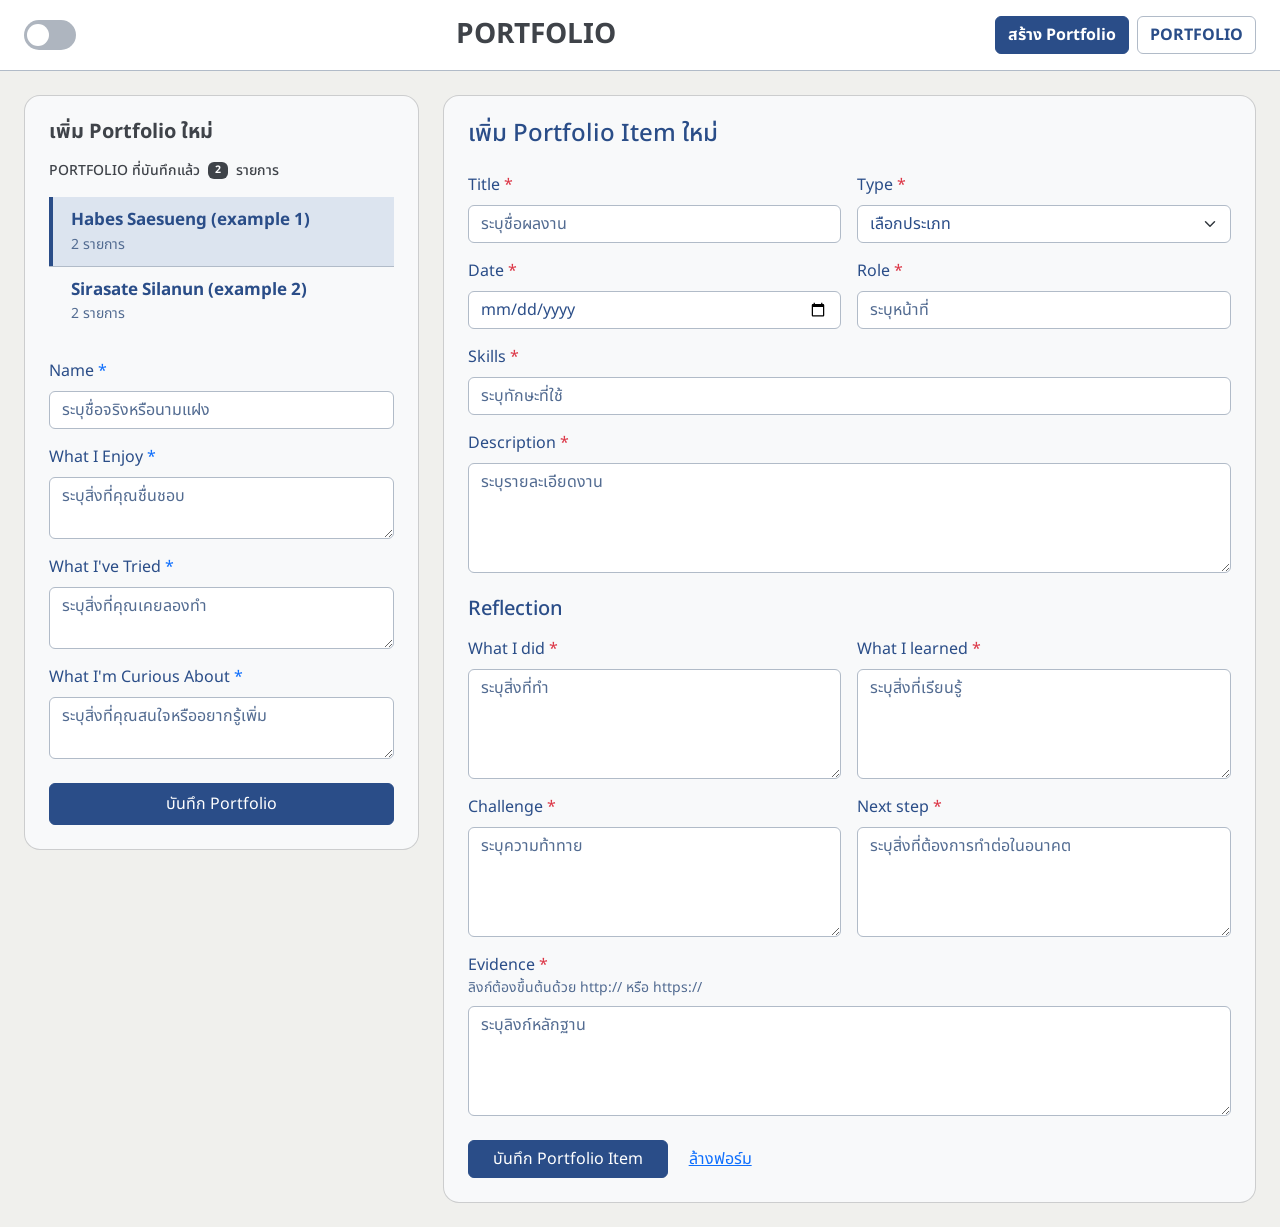
==== commit 52e6f673: "Merge pull request #17 from SaesuengHabes/fix/design Add full-page dark mode and red border on empty" ====
--- a/index.html
+++ b/index.html
@@ -13,33 +13,31 @@
 </head>
 
 <body>
-    <header class="d-flex flex-wrap align-items-center justify-content-between gap-3 px-4 py-3 bg-white border-bottom">
-    <button type="button" class="theme-toggle d-flex align-items-center" id="themeToggle" role="switch" aria-checked="false" aria-label="โหมดมืด" title="เปิดโหมดมืด">
-        <span class="theme-toggle-thumb" aria-hidden="true"></span>
-    </button>
-    <h1 class="h3 fw-bold mb-0 text-dark">PORTFOLIO</h1>
-    <nav class="d-flex gap-2" aria-label="หน้าหลัก">
-        <button type="button" class="btn btn-outline-primary fw-bold page-tab active" data-page="createPage" aria-pressed="true">สร้าง Portfolio</button>
-        <button type="button" class="btn btn-outline-primary fw-bold page-tab" data-page="portfolioPage" aria-pressed="false">PORTFOLIO</button>
-    </nav>
-</header>
+    <header class="d-flex flex-wrap align-items-center justify-content-between gap-3 px-4 py-3 bg-body border-bottom">
+        <button type="button" class="theme-toggle d-flex align-items-center" id="themeToggle" role="switch" aria-checked="false" aria-label="โหมดมืด" title="เปิดโหมดมืด">
+            <span class="theme-toggle-thumb" aria-hidden="true"></span>
+        </button>
+        <h1 class="h3 fw-bold mb-0 text-body-emphasis">PORTFOLIO</h1>
+        <nav class="d-flex gap-2" aria-label="หน้าหลัก">
+            <button type="button" class="btn btn-outline-primary fw-bold page-tab active" data-page="createPage" aria-pressed="true">สร้าง Portfolio</button>
+            <button type="button" class="btn btn-outline-primary fw-bold page-tab" data-page="portfolioPage" aria-pressed="false">PORTFOLIO</button>
+        </nav>
+    </header>
 
     <div class="container-fluid p-3 p-md-4">
         <div class="row g-4 align-items-start">
 
             <!-- หน้า: สร้าง Portfolio -->
             <aside class="col-lg-4 create-panel" id="createPage">
-                <div class="card bg-light rounded-4 p-4">
-                    <h2 class="h5 fw-bold text-dark mb-3">เพิ่ม Portfolio ใหม่</h2>
-
-                    <p class="d-flex align-items-center gap-2 small fw-medium text-dark mb-3">
+                <div class="card bg-body-tertiary rounded-4 p-4">
+                    <h2 class="h5 fw-bold text-body-emphasis mb-3">เพิ่ม Portfolio ใหม่</h2>
+
+                    <p class="d-flex align-items-center gap-2 small fw-medium text-body-emphasis mb-3">
                         PORTFOLIO ที่บันทึกแล้ว
                         <span class="badge bg-dark" id="countBadge">0</span>
                         รายการ
                     </p>
                     <ul class="portfolio-list list-unstyled mb-4" id="createPortfolioList" aria-label="รายการ Portfolio ที่บันทึกแล้ว"></ul>
-                            <button type="button" class="btn btn-primary w-100 py-2 mb-4" id="importBtn"
-                            data-bs-toggle="modal" data-bs-target="#importModal">Import Portfolio</button>
 
                     <form id="portfolioForm" novalidate>
                         <div class="field mb-3">
@@ -80,14 +78,15 @@
             </aside>
 
             <div class="col-lg-8 create-content">
-                <section class="card bg-light rounded-4 p-4">
+                <section class="card bg-body-tertiary rounded-4 p-4">
                     <h2 class="h4 mb-4">เพิ่ม Portfolio Item ใหม่</h2>
 
-                    <form id="item-form">
+                    <form id="item-form" novalidate>
                         <div class="row g-3">
                             <div class="col-md-6">
                                 <label for="title" class="form-label">Title <span class="text-danger">*</span></label>
                                 <input type="text" id="title" name="title" class="form-control" required placeholder="ระบุชื่อผลงาน">
+                                <div class="invalid-feedback">โปรดระบุชื่อผลงาน</div>
                             </div>
 
                             <div class="col-md-6">
@@ -101,31 +100,37 @@
                                     <option value="Volunteer">Volunteer</option>
                                     <option value="Other">Other</option>
                                 </select>
+                                <div class="invalid-feedback">โปรดเลือกประเภท</div>
                             </div>
 
                             <div class="col-12" id="otherTypeField" hidden>
                                 <label for="otherType" class="form-label">ระบุประเภทอื่น ๆ <span class="text-danger">*</span></label>
                                 <input type="text" id="otherType" name="otherType" class="form-control" placeholder="พิมพ์รายละเอียดประเภทผลงาน">
+                                <div class="invalid-feedback">โปรดระบุประเภทผลงาน</div>
                             </div>
 
                             <div class="col-md-6">
                                 <label for="date" class="form-label">Date <span class="text-danger">*</span></label>
                                 <input type="date" id="date" name="date" class="form-control" required>
+                                <div class="invalid-feedback">โปรดเลือกวันที่ (ต้องไม่เป็นวันในอนาคต)</div>
                             </div>
 
                             <div class="col-md-6">
                                 <label for="role" class="form-label">Role <span class="text-danger">*</span></label>
                                 <input type="text" id="role" name="role" class="form-control" required placeholder="ระบุหน้าที่">
+                                <div class="invalid-feedback">โปรดระบุหน้าที่</div>
                             </div>
 
                             <div class="col-12">
                                 <label for="skills" class="form-label">Skills <span class="text-danger">*</span></label>
                                 <input type="text" id="skills" name="skills" class="form-control" placeholder="ระบุทักษะที่ใช้" required>
+                                <div class="invalid-feedback">โปรดระบุทักษะที่ใช้</div>
                             </div>
 
                             <div class="col-12">
                                 <label for="description" class="form-label">Description <span class="text-danger">*</span></label>
                                 <textarea id="description" name="description" class="form-control" rows="4" required placeholder="ระบุรายละเอียดงาน"></textarea>
+                                <div class="invalid-feedback">โปรดระบุรายละเอียดงาน</div>
                             </div>
                         </div>
 
@@ -135,27 +140,32 @@
                             <div class="col-md-6">
                                 <label for="whatIDid" class="form-label">What I did <span class="text-danger">*</span></label>
                                 <textarea id="whatIDid" name="whatIDid" class="form-control" rows="4" required placeholder="ระบุสิ่งที่ทำ"></textarea>
+                                <div class="invalid-feedback">โปรดระบุสิ่งที่ทำ</div>
                             </div>
 
                             <div class="col-md-6">
                                 <label for="whatILearned" class="form-label">What I learned <span class="text-danger">*</span></label>
                                 <textarea id="whatILearned" name="whatILearned" class="form-control" rows="4" required placeholder="ระบุสิ่งที่เรียนรู้"></textarea>
+                                <div class="invalid-feedback">โปรดระบุสิ่งที่เรียนรู้</div>
                             </div>
 
                             <div class="col-md-6">
                                 <label for="challenge" class="form-label">Challenge <span class="text-danger">*</span></label>
                                 <textarea id="challenge" name="challenge" class="form-control" rows="4" required placeholder="ระบุความท้าทาย"></textarea>
+                                <div class="invalid-feedback">โปรดระบุความท้าทาย</div>
                             </div>
 
                             <div class="col-md-6">
                                 <label for="nextStep" class="form-label">Next step <span class="text-danger">*</span></label>
                                 <textarea id="nextStep" name="nextStep" class="form-control" rows="4" required placeholder="ระบุสิ่งที่ต้องการทำต่อในอนาคต"></textarea>
+                                <div class="invalid-feedback">โปรดระบุสิ่งที่ต้องการทำต่อ</div>
                             </div>
 
                             <div class="col-12">
                                 <label for="evidence" class="form-label mb-0">Evidence <span class="text-danger">*</span></label>
                                 <div class="form-text mt-0 mb-2">ลิงก์ต้องขึ้นต้นด้วย http:// หรือ https://</div>
                                 <textarea id="evidence" name="evidence" class="form-control" rows="4" placeholder="ระบุลิงก์หลักฐาน" required></textarea>
+                                <div class="invalid-feedback">ต้องมีอย่างน้อย 1 ลิงก์ และทุกบรรทัดต้องขึ้นต้นด้วย http:// หรือ https://</div>
                             </div>
                         </div>
 
@@ -169,8 +179,8 @@
 
             <!-- หน้า: ดู Portfolio -->
             <aside class="col-lg-4 portfolio-panel" id="portfolioPage" hidden>
-                <div class="card bg-light rounded-4 p-4">
-                    <h2 class="h5 fw-bold text-dark d-flex align-items-center gap-2 mb-3">
+                <div class="card bg-body-tertiary rounded-4 p-4">
+                    <h2 class="h5 fw-bold text-body-emphasis d-flex align-items-center gap-2 mb-3">
                         PORTFOLIO ที่บันทึกแล้ว
                         <span class="badge bg-dark" id="portfolioCountBadge">0</span>
                         รายการ
@@ -180,7 +190,7 @@
             </aside>
 
             <div class="col-lg-8 portfolio-content" hidden>
-                <main class="card bg-white rounded-4 p-4 mb-4" aria-live="polite">
+                <main class="card bg-body rounded-4 p-4 mb-4" aria-live="polite">
                     <p class="text-body-secondary py-4 mb-0" id="emptyState" hidden>ยังไม่มี Portfolio</p>
 
                     <div id="detailContent" hidden>
@@ -190,24 +200,24 @@
                         </div>
 
                         <section class="mt-3">
-                            <h3 class="small fw-bold text-uppercase text-dark mb-0">What I Enjoy</h3>
+                            <h3 class="small fw-bold text-uppercase text-body-emphasis mb-0">What I Enjoy</h3>
                             <p class="text-break mb-0" id="detailEnjoy"></p>
                         </section>
 
                         <section class="mt-3">
-                            <h3 class="small fw-bold text-uppercase text-dark mb-0">What I've Tried</h3>
+                            <h3 class="small fw-bold text-uppercase text-body-emphasis mb-0">What I've Tried</h3>
                             <p class="text-break mb-0" id="detailTried"></p>
                         </section>
 
                         <section class="mt-3">
-                            <h3 class="small fw-bold text-uppercase text-dark mb-0">What I'm Curious About</h3>
+                            <h3 class="small fw-bold text-uppercase text-body-emphasis mb-0">What I'm Curious About</h3>
                             <p class="text-break mb-0" id="detailCurious"></p>
                         </section>
                     </div>
                 </main>
 
-                <section class="card bg-white rounded-3 p-4">
-                    <h2 class="h4 text-dark mb-4">
+                <section class="card bg-body rounded-3 p-4">
+                    <h2 class="h4 text-body-emphasis mb-4">
                         PORTFOLIO ITEMS
                         <span class="badge bg-dark" id="itemCount">0</span>
                     </h2>
--- a/css/style.css
+++ b/css/style.css
@@ -1,4 +1,6 @@
+
 /* ปรับสีและฟอนต์ของ Bootstrap (โหมดสว่าง) */
+
 :root {
   --bs-body-font-family: "Noto Sans Thai", "Segoe UI", system-ui, sans-serif;
   --bs-body-color: #2a4d88;
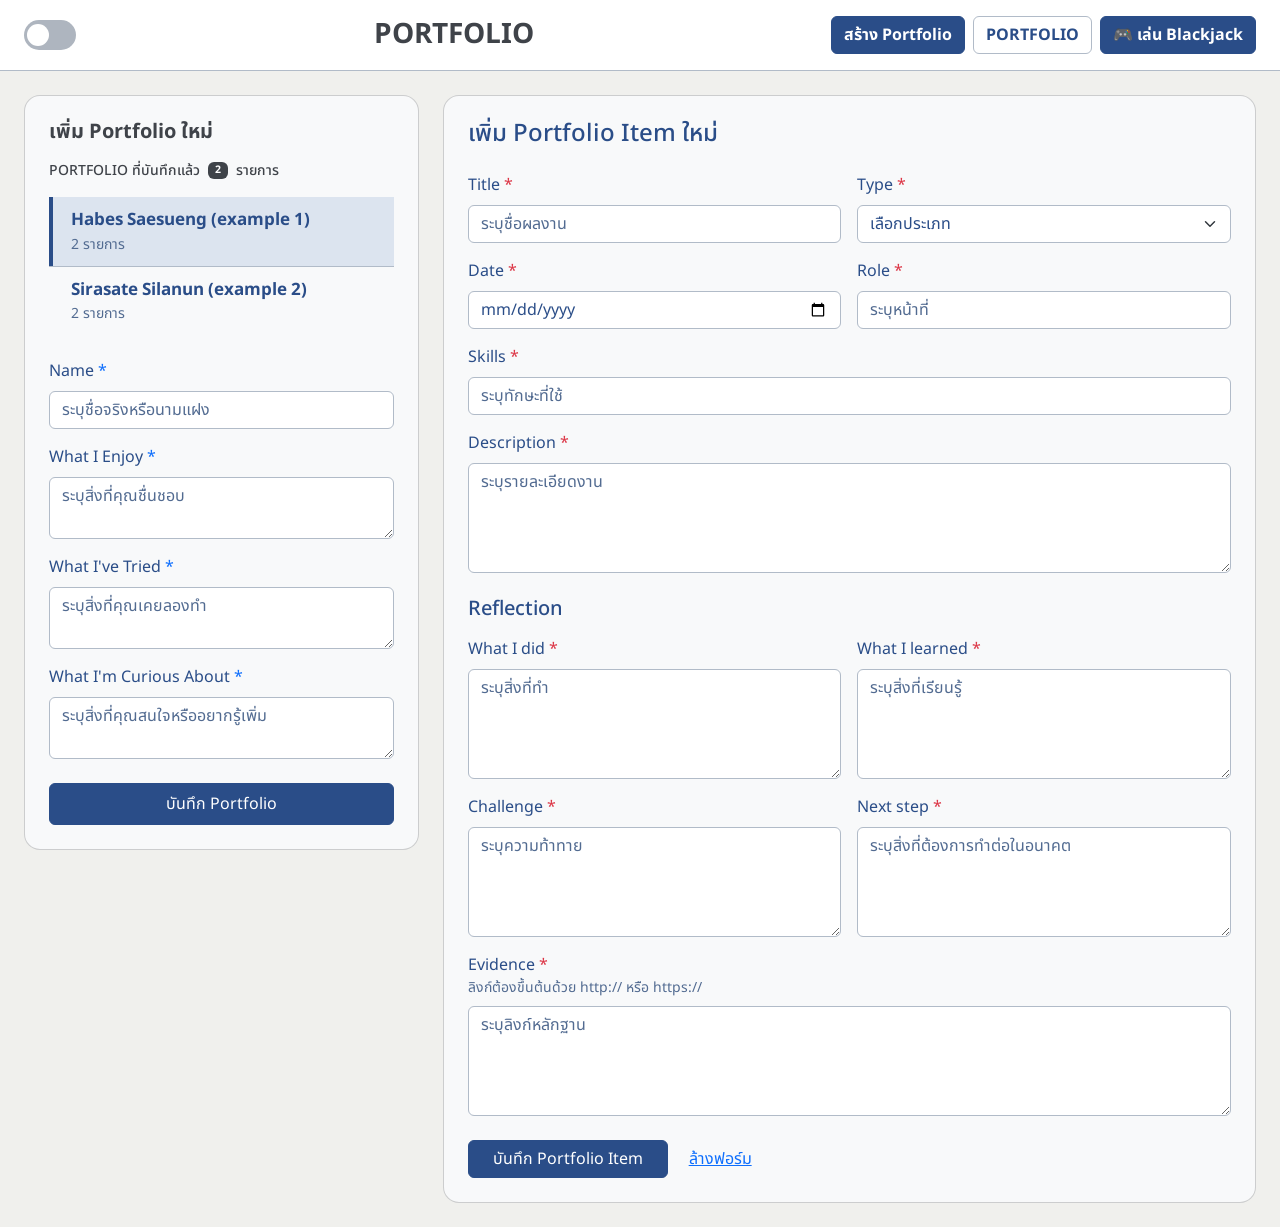
==== commit 19eeabd2: "add game Challenge #18" ====
--- a/index.html
+++ b/index.html
@@ -21,6 +21,7 @@
         <nav class="d-flex gap-2" aria-label="หน้าหลัก">
             <button type="button" class="btn btn-outline-primary fw-bold page-tab active" data-page="createPage" aria-pressed="true">สร้าง Portfolio</button>
             <button type="button" class="btn btn-outline-primary fw-bold page-tab" data-page="portfolioPage" aria-pressed="false">PORTFOLIO</button>
+            <a href="Game/game.html" class="btn btn-primary fw-bold">🎮 เล่น Blackjack</a>
         </nav>
     </header>
 
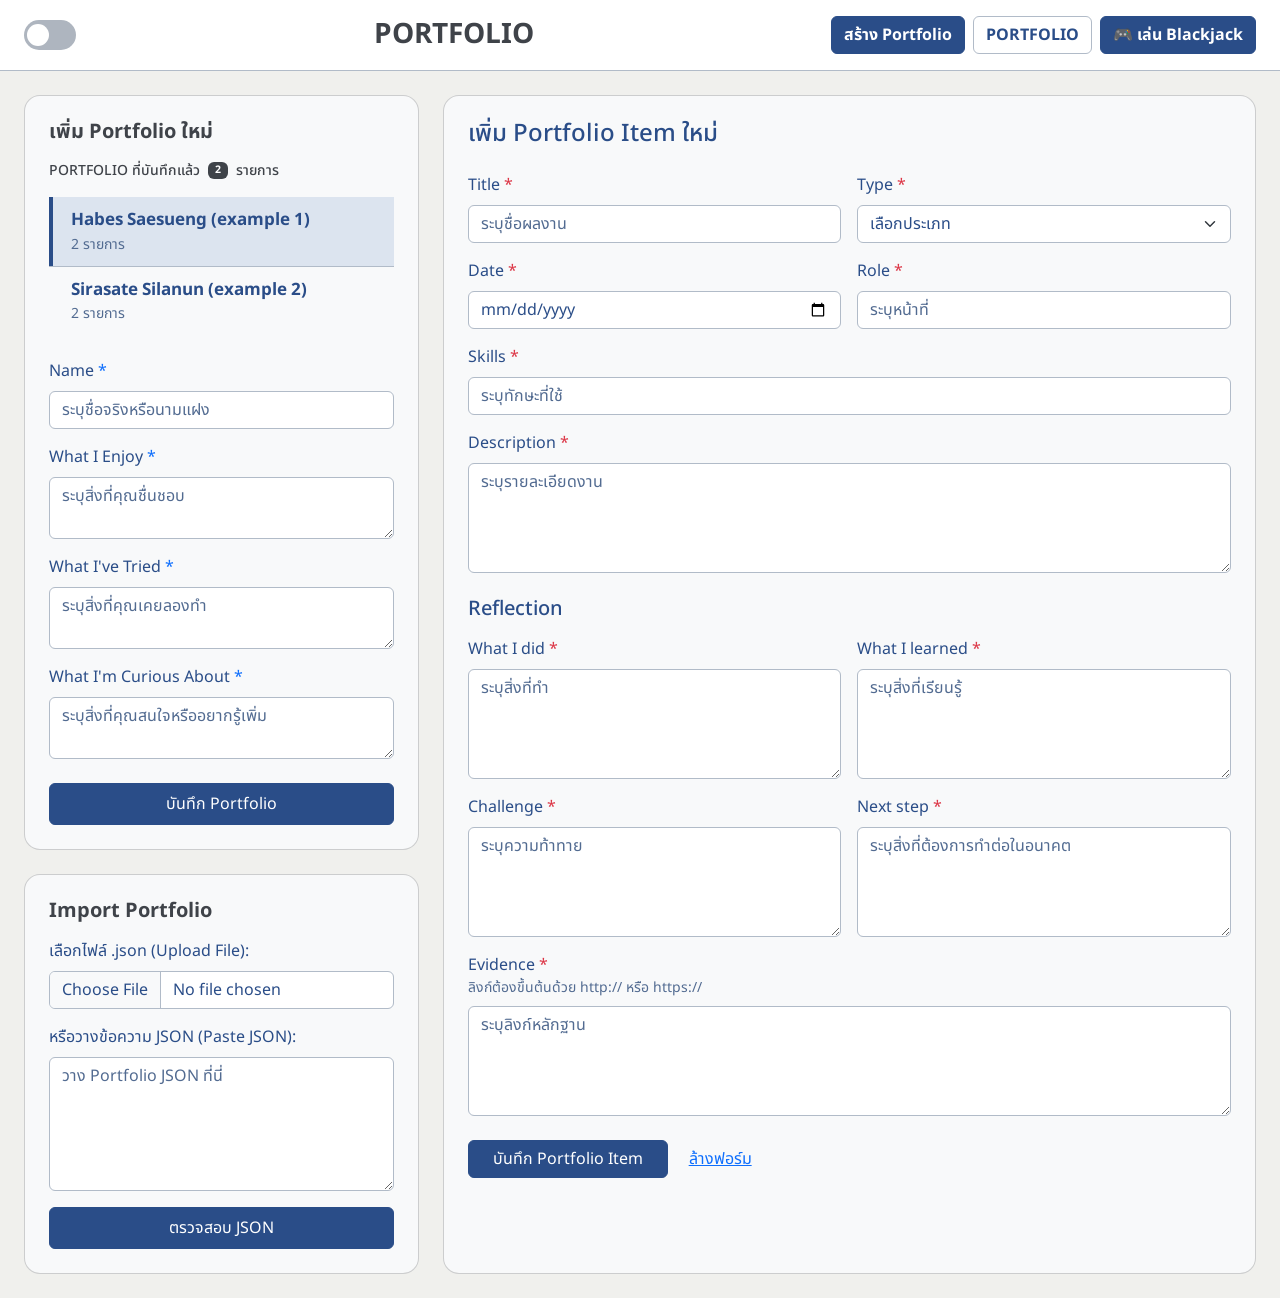
==== commit 7385952c: "add Import Portfolio box SaesuengHabes/teamproject#15" ====
--- a/index.html
+++ b/index.html
@@ -26,10 +26,10 @@
     </header>
 
     <div class="container-fluid p-3 p-md-4">
-        <div class="row g-4 align-items-start">
+        <div class="row g-4 align-items-stretch">
 
             <!-- หน้า: สร้าง Portfolio -->
-            <aside class="col-lg-4 create-panel" id="createPage">
+            <aside class="col-lg-4 create-panel d-flex flex-column" id="createPage">
                 <div class="card bg-body-tertiary rounded-4 p-4">
                     <h2 class="h5 fw-bold text-body-emphasis mb-3">เพิ่ม Portfolio ใหม่</h2>
 
@@ -76,10 +76,27 @@
                         <button type="submit" class="btn btn-primary w-100 mt-2 py-2">บันทึก Portfolio</button>
                     </form>
                 </div>
+                <!-- กล่อง: Import Portfolio -->
+                <div class="card bg-body-tertiary rounded-4 p-4 mt-4 flex-grow-1">
+                    <h2 class="h5 fw-bold text-body-emphasis mb-3">Import Portfolio</h2>
+                    <div class="mb-3">
+                        <label for="importFile" class="form-label">เลือกไฟล์ .json (Upload File):</label>
+                        <input type="file" id="importFile" class="form-control" accept=".json,application/json">
+                    </div>
+
+                    <div class="mb-3">
+                        <label for="importJson" class="form-label">หรือวางข้อความ JSON (Paste JSON):</label>
+                        <textarea id="importJson" class="form-control" rows="5" placeholder="วาง Portfolio JSON ที่นี่"></textarea>
+                    </div>
+
+                    <p class="text-danger small mb-3" id="importError" hidden></p>
+
+                    <button type="button" class="btn btn-primary w-100 py-2 mt-auto" id="validateImportBtn">ตรวจสอบ JSON</button>
+                </div>
             </aside>
 
             <div class="col-lg-8 create-content">
-                <section class="card bg-body-tertiary rounded-4 p-4">
+                <section class="card bg-body-tertiary rounded-4 p-4 h-100">
                     <h2 class="h4 mb-4">เพิ่ม Portfolio Item ใหม่</h2>
 
                     <form id="item-form" novalidate>
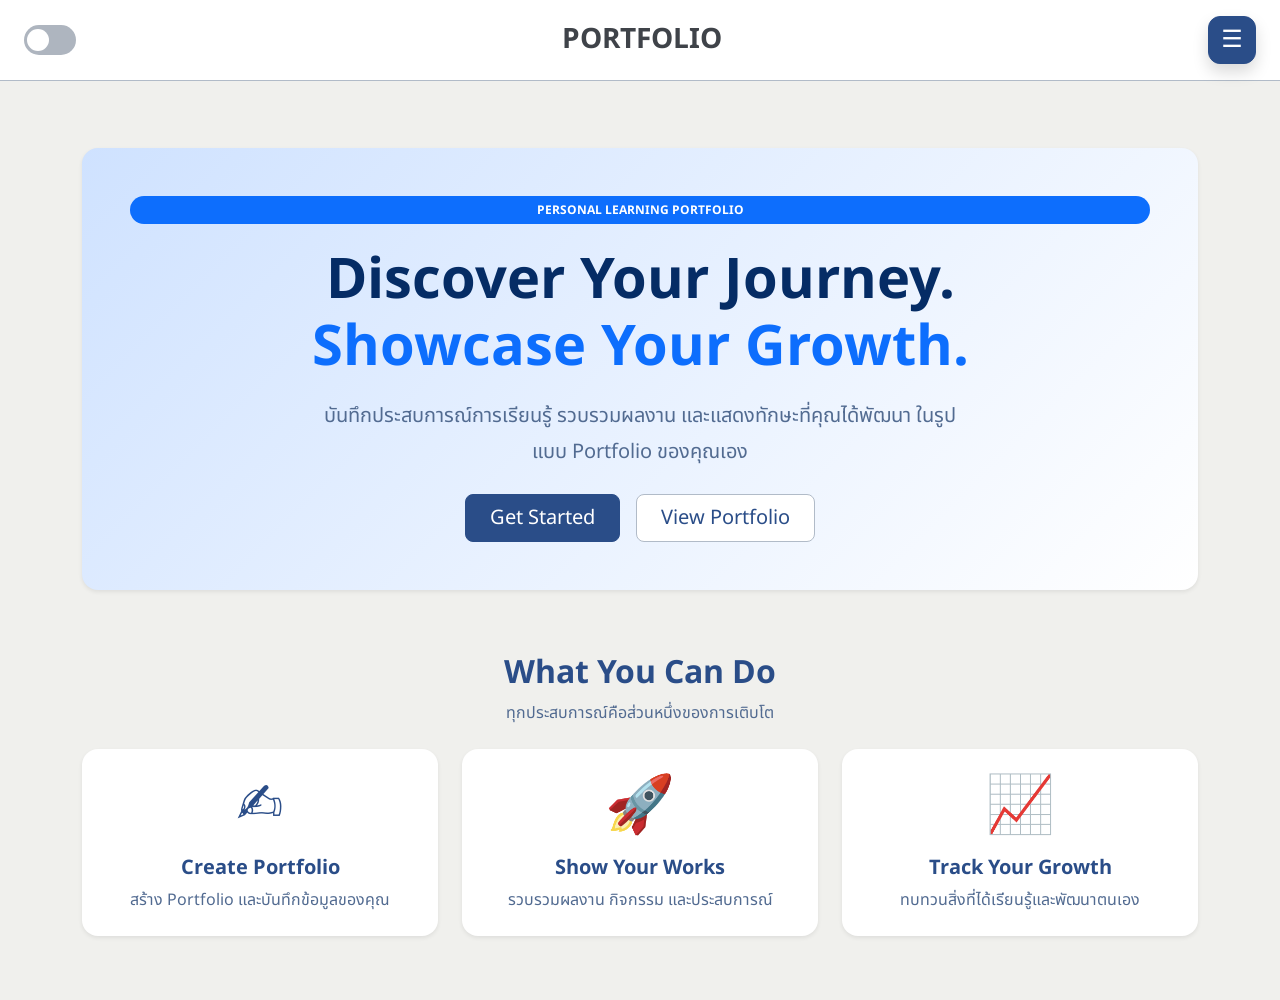
==== commit 04053a3f: "add home page" ====
--- a/index.html
+++ b/index.html
@@ -13,32 +13,190 @@
 </head>
 
 <body>
-    <header class="d-flex flex-wrap align-items-center justify-content-between gap-3 px-4 py-3 bg-body border-bottom">
+    <!-- <header class="d-flex flex-wrap align-items-center justify-content-between gap-3 px-4 py-3 bg-body border-bottom"> -->
+    <header class="d-flex align-items-center justify-content-between gap-3 px-4 py-3 bg-body border-bottom position-fixed top-0 start-0 w-100 site-navbar">
         <button type="button" class="theme-toggle d-flex align-items-center" id="themeToggle" role="switch" aria-checked="false" aria-label="โหมดมืด" title="เปิดโหมดมืด">
             <span class="theme-toggle-thumb" aria-hidden="true"></span>
         </button>
         <h1 class="h3 fw-bold mb-0 text-body-emphasis">PORTFOLIO</h1>
-        <nav class="d-flex gap-2" aria-label="หน้าหลัก">
-            <button type="button" class="btn btn-outline-primary fw-bold page-tab active" data-page="createPage" aria-pressed="true">สร้าง Portfolio</button>
-            <button type="button" class="btn btn-outline-primary fw-bold page-tab" data-page="portfolioPage" aria-pressed="false">PORTFOLIO</button>
-            <a href="Game/game.html" class="btn btn-primary fw-bold">🎮 เล่น Blackjack</a>
-        </nav>
+        
+        <button
+            type="button"
+            id="topNav"
+            class="btn btn-primary shadow flex-shrink-0"
+            style="z-index: 1040; width: 48px; height: 48px;"
+            data-bs-toggle="offcanvas"
+            data-bs-target="#pageMenu"
+            aria-controls="pageMenu"
+            aria-label="เปิดเมนู">
+            <span class="fs-4">☰</span>
+        </button>
     </header>
 
+    
+    <!-- Side Navigation -->
+    <div
+        class="offcanvas offcanvas-end text-bg-body"
+        tabindex="-1"
+        id="pageMenu"
+        aria-labelledby="pageMenuLabel"
+        data-bs-theme="auto">
+
+        <div class="offcanvas-header border-bottom">
+            <h5 class="offcanvas-title fw-bold" id="pageMenuLabel">
+                MENU
+            </h5>
+
+            <button
+                type="button"
+                class="btn-close"
+                data-bs-dismiss="offcanvas"
+                aria-label="ปิด">
+            </button>
+        </div>
+
+        <div class="offcanvas-body">
+            <nav class="d-grid gap-3">
+
+                <button type="button"
+                    class="btn btn-outline-primary text-start fw-bold"
+                    data-page="homePage"
+                    data-bs-dismiss="offcanvas">
+                    🏠 HOME
+                </button>
+
+                <button type="button"
+                    class="btn btn-outline-primary text-start fw-bold"
+                    data-page="createPage"
+                    data-bs-dismiss="offcanvas">
+                    ✍️ สร้าง Portfolio
+                </button>
+
+                <button type="button"
+                    class="btn btn-outline-primary text-start fw-bold"
+                    data-page="portfolioPage"
+                    data-bs-dismiss="offcanvas">
+                    📁 PORTFOLIO
+                </button>
+
+                <a href="Game/game.html"
+                    class="btn btn-primary text-start fw-bold">
+                    🎮 เล่น Blackjack
+                </a>
+
+            </nav>
+        </div>
+    </div>
+    <!-- End Side Navigation -->
+
+
     <div class="container-fluid p-3 p-md-4">
+    <!-- HOME PAGE -->
+        <main id="homePage" class="container py-4 py-md-5">
+
+            <!-- Hero Section -->
+            <section class="home-hero bg-primary-subtle text-primary-emphasis rounded-4 p-4 p-md-5 text-center shadow-sm mb-5">
+
+                <span class="badge text-bg-primary rounded-pill px-3 py-2 mb-4">
+                    PERSONAL LEARNING PORTFOLIO
+                </span>
+
+                <h1 class="display-4 fw-bold mb-3">
+                    Discover Your Journey.
+                    <br>
+                    <span class="text-primary">Showcase Your Growth.</span>
+                </h1>
+
+                <p class="fs-5 text-body-secondary mx-auto mb-4 home-description">
+                    บันทึกประสบการณ์การเรียนรู้ รวบรวมผลงาน
+                    และแสดงทักษะที่คุณได้พัฒนา
+                    ในรูปแบบ Portfolio ของคุณเอง
+                </p>
+
+                <div class="d-flex flex-wrap justify-content-center gap-3">
+                    <button type="button"
+                        class="btn btn-primary btn-lg px-4"
+                        data-page="createPage">
+                        Get Started
+                    </button>
+
+                    <button type="button"
+                        class="btn btn-outline-primary btn-lg px-4"
+                        data-page="portfolioPage">
+                        View Portfolio
+                    </button>
+                </div>
+            </section>
+
+            <!-- Features Section -->
+            <section class="py-3">
+
+                <div class="text-center mb-4">
+                    <h2 class="fw-bold">What You Can Do</h2>
+                    <p class="text-body-secondary">
+                        ทุกประสบการณ์คือส่วนหนึ่งของการเติบโต
+                    </p>
+                </div>
+
+                <div class="row row-cols-1 row-cols-md-3 g-4">
+
+                    <!-- Feature 1 -->
+                    <div class="col">
+                        <div class="card h-100 border-0 shadow-sm rounded-4 text-center">
+                            <div class="card-body p-4">
+                                <div class="display-4 mb-3">✍️</div>
+                                <h5 class="card-title fw-bold">Create Portfolio</h5>
+                                <p class="card-text text-body-secondary">
+                                    สร้าง Portfolio และบันทึกข้อมูลของคุณ
+                                </p>
+                            </div>
+                        </div>
+                    </div>
+
+                    <!-- Feature 2 -->
+                    <div class="col">
+                        <div class="card h-100 border-0 shadow-sm rounded-4 text-center">
+                            <div class="card-body p-4">
+                                <div class="display-4 mb-3">🚀</div>
+                                <h5 class="card-title fw-bold">Show Your Works</h5>
+                                <p class="card-text text-body-secondary">
+                                    รวบรวมผลงาน กิจกรรม และประสบการณ์
+                                </p>
+                            </div>
+                        </div>
+                    </div>
+
+                    <!-- Feature 3 -->
+                    <div class="col">
+                        <div class="card h-100 border-0 shadow-sm rounded-4 text-center">
+                            <div class="card-body p-4">
+                                <div class="display-4 mb-3">📈</div>
+                                <h5 class="card-title fw-bold">Track Your Growth</h5>
+                                <p class="card-text text-body-secondary">
+                                    ทบทวนสิ่งที่ได้เรียนรู้และพัฒนาตนเอง
+                                </p>
+                            </div>
+                        </div>
+                    </div>
+
+                </div>
+            </section>
+
+        </main>
+        <!-- END HOME PAGE -->
+
         <div class="row g-4 align-items-stretch">
 
             <!-- หน้า: สร้าง Portfolio -->
-            <aside class="col-lg-4 create-panel d-flex flex-column" id="createPage">
+            <aside class="col-lg-4 create-panel d-flex flex-column" id="createPage" hidden>
                 <div class="card bg-body-tertiary rounded-4 p-4">
-                    <h2 class="h5 fw-bold text-body-emphasis mb-3">เพิ่ม Portfolio ใหม่</h2>
-
-                    <p class="d-flex align-items-center gap-2 small fw-medium text-body-emphasis mb-3">
+                    <h2 class="h5 fw-bold text-body-emphasis mb-3">Create Portfolio</h2>
+                    <!-- <p class="d-flex align-items-center gap-2 small fw-medium text-body-emphasis mb-3">
                         PORTFOLIO ที่บันทึกแล้ว
                         <span class="badge bg-dark" id="countBadge">0</span>
                         รายการ
                     </p>
-                    <ul class="portfolio-list list-unstyled mb-4" id="createPortfolioList" aria-label="รายการ Portfolio ที่บันทึกแล้ว"></ul>
+                    <ul class="portfolio-list list-unstyled mb-4" id="createPortfolioList" aria-label="รายการ Portfolio ที่บันทึกแล้ว"></ul> -->
 
                     <form id="portfolioForm" novalidate>
                         <div class="field mb-3">
@@ -95,9 +253,9 @@
                 </div>
             </aside>
 
-            <div class="col-lg-8 create-content">
+            <div class="col-lg-8 create-content" hidden>
                 <section class="card bg-body-tertiary rounded-4 p-4 h-100">
-                    <h2 class="h4 mb-4">เพิ่ม Portfolio Item ใหม่</h2>
+                    <h2 class="h4 mb-4">Create Portfolio Item</h2>
 
                     <form id="item-form" novalidate>
                         <div class="row g-3">
--- a/css/style.css
+++ b/css/style.css
@@ -100,8 +100,26 @@
 }
 
 /* รายการ Portfolio (สร้างจาก script.js) */
-.portfolio-list li + li {
+/* .portfolio-list li + li {
   border-top: 1px solid var(--bs-border-color);
+} */
+/* กล่องแสดงรายการ Portfolio */
+.portfolio-list {
+  list-style: none;
+  margin: 0 0 22px;
+  padding: 0;
+
+  /* จำกัดความสูงของรายการ */
+  max-height: 200px;
+
+  /* เมื่อรายการเกินพื้นที่ ให้เลื่อนดูภายในกล่อง */
+  overflow-y: auto;
+
+  /* ป้องกันรายการล้นออกด้านข้าง */
+  overflow-x: hidden;
+
+  /* เพิ่มระยะห่างระหว่างรายการกับขอบกล่อง */
+  padding-right: 6px;
 }
 
 .list-empty {
@@ -210,4 +228,120 @@
 
 .delete-item-btn:hover {
   background: rgba(220, 38, 38, 0.1);
+}
+
+.edit-item-btn {
+  margin-top: 16px;
+  padding: 8px 14px;
+  color: var(--bs-body-color);
+  background: var(--bs-body-bg);
+  border: 1px solid var(--bs-border-color);
+  border-radius: 6px;
+}
+
+.edit-item-btn:hover {
+  background: var(--bs-tertiary-bg);
+}
+
+.edit-item-btn {
+  color: black;
+  border: 1px solid gold;
+}
+
+.edit-item-btn:hover {
+  background-color: #fff3cd;
+  border-color: #e6c76a;
+  color: #856404;
+}
+
+.edit-item-btn:active {
+  background: #fff3cd;
+  border-color: #e6c76a;
+  color: #856404;
+}
+
+/* Hero Section */
+.home-hero {
+    min-height: 380px;
+    display: flex;
+    flex-direction: column;
+    justify-content: center;
+    background-image: linear-gradient(
+        135deg,
+        var(--bs-primary-bg-subtle),
+        var(--bs-body-bg)
+    );
+}
+
+/* จำกัดความกว้างข้อความ */
+.home-description {
+    max-width: 650px;
+    line-height: 1.8;
+}
+
+/* Feature Cards */
+#homePage .card {
+    transition: transform 0.25s ease, box-shadow 0.25s ease;
+}
+
+#homePage .card:hover {
+    transform: translateY(-6px);
+    box-shadow: var(--bs-box-shadow) !important;
+}
+
+/* ปรับขนาดบนมือถือ */
+@media (max-width: 576px) {
+    .home-hero {
+        min-height: auto;
+    }
+
+    .home-hero h1 {
+        font-size: 2rem;
+    }
+
+    .home-description {
+        font-size: 1rem !important;
+    }
+}
+
+/* =================================
+   HAMBURGER MENU CUSTOM STYLE
+================================= */
+
+/* ปรับปุ่ม Hamburger */
+#topNav {
+    display: flex;
+    align-items: center;
+    justify-content: center;
+    border-radius: 12px;
+}
+
+/* ปรับความกว้างเมนูด้านข้าง */
+#pageMenu {
+    width: 300px;
+    max-width: 85vw;
+}
+
+/* ปรับปุ่มเมนู */
+#pageMenu .btn {
+    padding: 12px 16px;
+    border-radius: 10px;
+}
+
+/* ปรับบนมือถือ */
+@media (max-width: 576px) {
+    #pageMenu {
+        width: 280px;
+    }
+}
+
+/* Navbar ลอยติดด้านบนของหน้าจอ */
+.site-navbar {
+  z-index: 1030;
+  min-height: 76px;
+}
+
+/* เว้นพื้นที่ด้านบนไม่ให้ Navbar บังเนื้อหา */
+body {
+  padding-top: 76px;
 }
